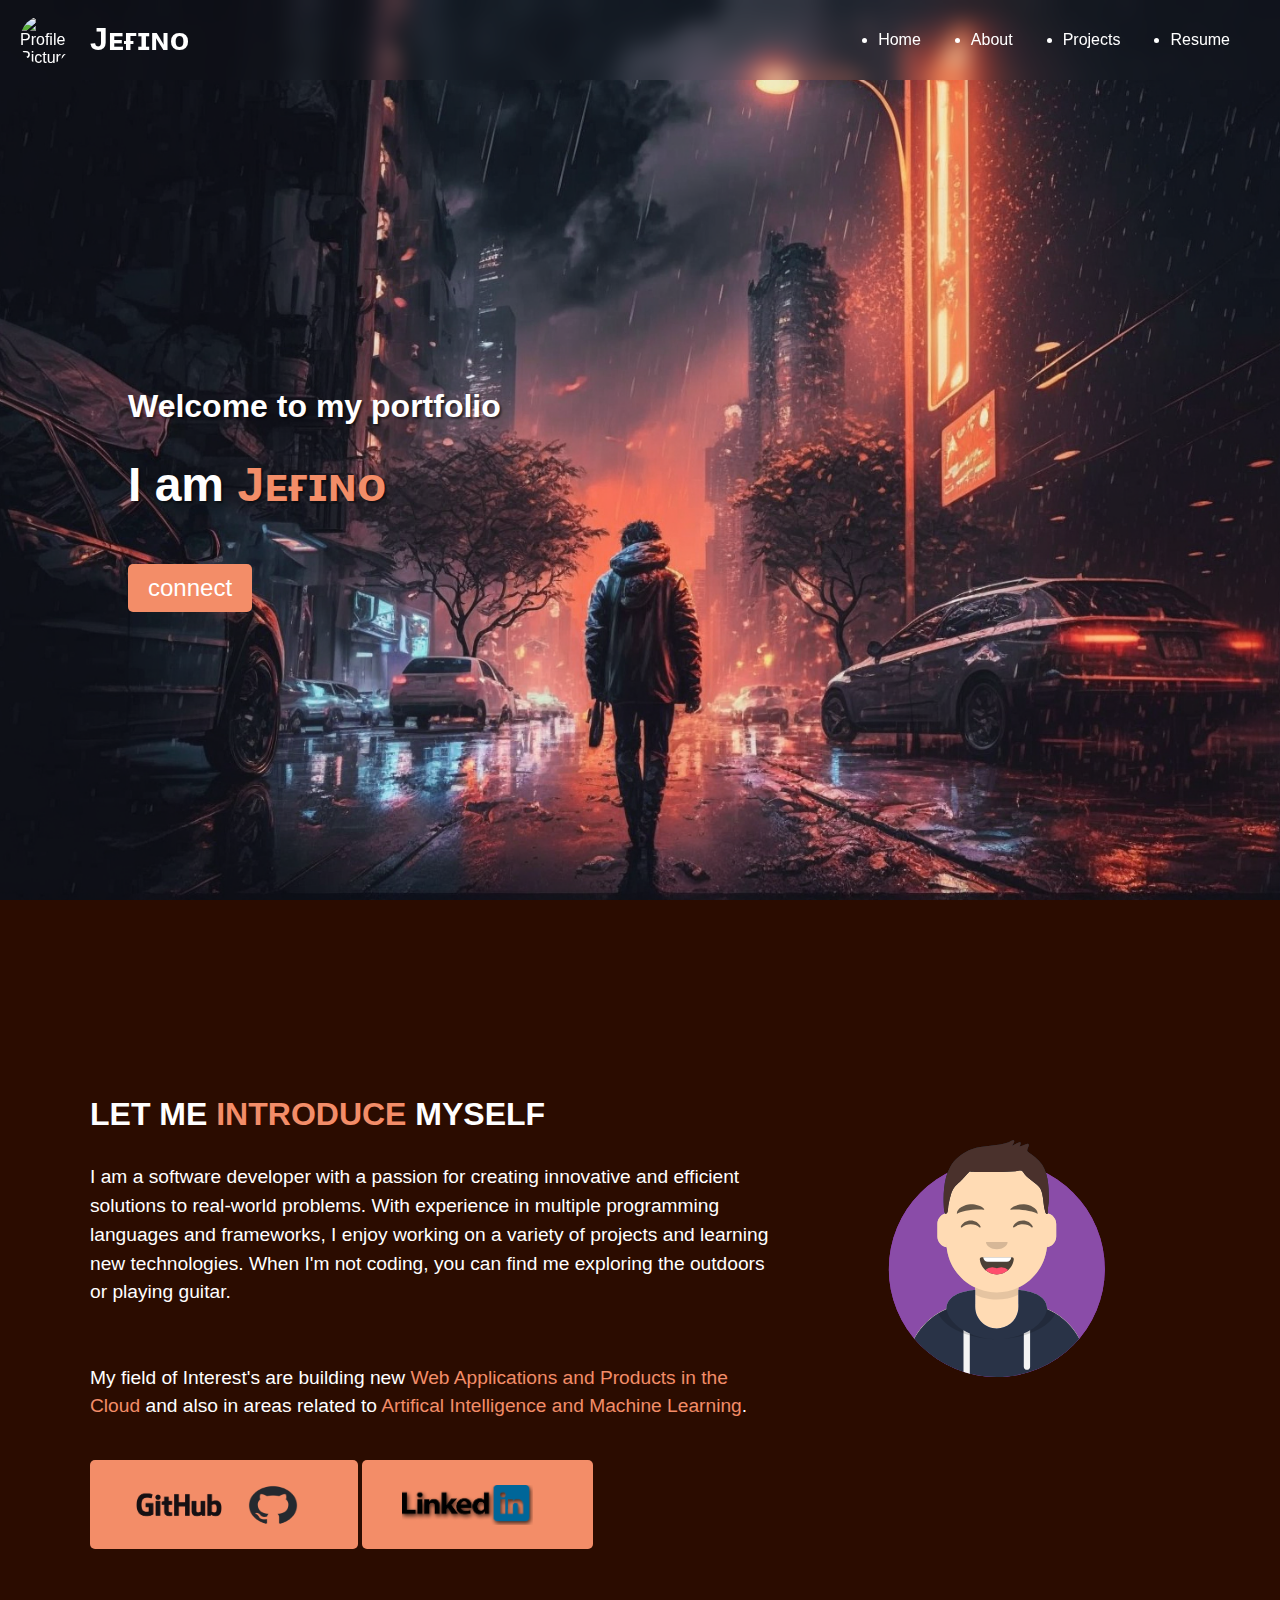
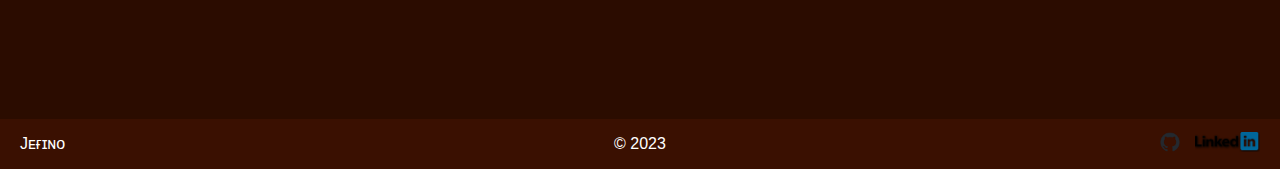
==== index.html @ 670aa690 "Merge remote-tracking branch 'origin/main'" ====
<!DOCTYPE html>
<html lang="en">

<head>
  <title>Jefino's Port                      folio</title>
  <meta charset="utf-8">
  <link rel="stylesheet" href="style.css">
  <meta name="viewport" content="width=device-width, initial-scale=1.0">
  <link rel="stylesheet" href="https://cdnjs.cloudflare.com/ajax/libs/animate.css/4.1.1/animate.min.css" />
</head>

<body>
  <div class="root">
    <div id="nav-container">
      <div id="profile">
        <img src="https://avatars.githubusercontent.com/u/89455522?s=96&v=4" alt="Profile Picture">
        <h1>Jᴇғɪɴᴏ</h1>
      </div>
      <ul id="nav-links">
        <li><a href="index.html">Home</a></li>
        <li><a href="about/index.html">About</a></li>
        <li><a href="project/project.html">Projects</a></li>
        <li><a href="#resume">Resume</a></li>
      </ul>
    </div>
  </div>
  <div id="home-container">
    <div id="welcome-text">
      <h2>Welcome to my portfolio</h2>
      <h1>I am <span style="color: #F38D68;">Jᴇғɪɴᴏ</span></h1>
      <div id="app"></div>
      <a href="mailto:jefinojacob9488@gmail.com"><button id="btn">connect</button></a>
    </div>
  </div>
  <div id="about-container">
    <div id="about-text">
      <h2>LET ME <span style="color: #F38D68;">INTRODUCE</span> MYSELF</h2>
      <p>I am a software developer with a passion for creating innovative and efficient solutions to real-world
        problems. With experience in multiple programming languages and frameworks, I enjoy working on a variety of
        projects and learning new technologies. When I'm not coding, you can find me exploring the outdoors or playing
        guitar.</p>
      <br>
      <p>My field of Interest's are building new <span style="color: #F38D68;">Web Applications and Products in the
          Cloud</span> and also in areas related to <span style="color: #F38D68;">Artifical Intelligence and Machine
          Learning</span>.</p>
      <button>
        <div id="contact-icons">
          <a href="https://github.com/jefino"><img src="/res/GitHub_Logo.png" alt="GitHub"><img id="git"
              src="res/github-mark.png"></a>
        </div>
      </button> <button>
        <div id="contact-icons"><a href="https://www.linkedin.com/in/jefino"><img src="res/linkedin.png"
              alt="LinkedIn"></a>
        </div>
      </button>
    </div>
    <div id="prof">
      <img src="/res/avatar.svg" alt="Profile Picture">
    </div>
  </div>
  <footer>
    <div id="footer-left">
      <p>Jᴇғɪɴᴏ</p>
    </div>
    <div id="footer-center">
      <p>&copy; 2023</p>
    </div>
    <div id="footer-right">
      <a href="https://github.com/YOUR_GITHUB_USERNAME"><img src="res/github-mark.png" style="height: 20px;"></a>
      <a href="https://www.linkedin.com/in/YOUR_LINKEDIN_PROFILE"><img src="res/linkedin.png"
          style="height: 20px;"></a>
    </div>
  </footer>
  <script src="https://unpkg.com/typewriter-effect@latest/dist/core.js"></script>
  <script src="script.js"></script>
</body>

</html>
---- style.css ----
body {
  margin: 0;
  padding: 0;
  font-family: 'Roboto', sans-serif;
}

#nav-container {
  position: fixed;
  top: 0;
  width: 100%;
  background-color: rgba(255, 255, 255, 0 );
  backdrop-filter: blur(10px);
  display: flex;
  justify-content: space-between;
  align-items: center;
  z-index: 999;
  color: white;
}

#nav-container.sticky {
  position: fixed;
  top: 0;
  background-color: rgba(0, 0, 0, 0.6);
  backdrop-filter: blur(10px);
}

#profile {
  display: flex;
  align-items: center;
  margin-left: 20px;
}

#profile img {
  width: 50px;
  height: 50px;
  border-radius: 50%;
  margin-right: 20px;
}

#nav-links {
  display: flex;
  justify-content: flex-end;
  align-items: center;
}

#nav-links li {
  margin-right: 50px;
}

#nav-links a {
  color: white;
  text-decoration: none;
  transition: color 0.2s ease-in-out;
}

#nav-links a:hover {
  color: #F38D68;
}

#home-container {
  height: 100vh;
  background-image: url(res/bg.png);
  background-position: center;
  background-size: cover;
  display: flex;
  justify-content: center;
  align-items: center;
}

#welcome-text {
  margin-top: 100px;
  text-align: left;
  width: 80%;
}

#welcome-text h1 {
  font-size: 3em;
  color: white;
  font-weight: bold;
  text-shadow: 2px 2px 2px rgba(0, 0, 0, 0.5);
}

#welcome-text h2 {
  font-size: 2em;
  color: white;
  font-weight: bold;
  text-shadow: 2px 2px 2px rgba(0, 0, 0, 0.5);
  margin-top: 0;
}

.typewriter {
  overflow: hidden;
  display: inline-block;
  animation: typing 2s steps(20, end), blink 0.5s step-end infinite;
  white-space: nowrap;
  font-size: 1.5em;
  margin-top: 20px;
}

@keyframes typing {
  from {
    width: 0;
  }

  to {
    width: 100%;
  }
}

@keyframes blink {

  from,
  to {
    border-color: transparent;
  }

  50% {
    border-color: white;
  }
}

button {
  background-color: #F38D68;
  color: white;
  padding: 10px 20px;
  border: none;
  border-radius: 5px;
  font-size: 1.5em;
  margin-top: 20px;
  cursor: pointer;
  transition: background-color 0.2s ease-in-out;
}

button:hover {
  background-color: #FF6347;
}

#app {
  color: black;
  font-size: 1.5em;
  margin-top: 20px;
}

.Typewriter__wrapper {
  overflow: hidden;
  border-right: .15em solid orange;
  white-space: nowrap;
  margin: 0 auto;
  color: #F38D68;
  letter-spacing: .15em;
  animation: typing 3.5s steps(40, end), blink-caret .75s step-end infinite;
}

#about-container {
  background-color: #2b0c00;
  background-size: cover;
  background-position: center;
  height: 91vh;
  display: flex;
  justify-content: space-between;
  align-items: center;
  color: #fff;
  padding: 0 20px;
  box-sizing: border-box;
  width: 100%;
  margin: 0 auto;
}

#prof {
  width: 30%;
  height: 50%;
  object-fit: cover;
  object-position: center;
  border-radius: 50%;
  margin-bottom: -70px;
}

#about-text {
  max-width: 680px;
  width: 80%;
  text-align: left;
  margin-left: 70px;
}

#about-text h2 {
  font-size: 2em;
  margin-bottom: 30px;
}

#about-text p {
  font-size: 1.2em;
  line-height: 1.5;
}

#contact-container {
  background-color: #F38D68;
  padding: 20px 0;
  display: flex;
  flex-direction: column;
  height: 5vh;
  align-items: center;
  color: #fff;
}

#contact-container h2 {
  color: black;

  font-size: 1.5em;
  margin-top: -20px;
  margin-bottom: -20px;
}

#contact-icons {
  display: flex;
  justify-content: center;
  align-items: center;
}

#contact-icons a {
  font-size: 2.5em;
  color: #fff;
  margin: 0 20px;
  transition: all 0.2s ease-in-out;
}

#contact-icons a:hover {
  transform: translateY(-5px);
}

#contact-icons img {
  height: 40px;
  margin-right: 20px;
}

#git {
  width: 50px;
  height: 50px;
  border-radius: 50%;
  margin-right: 20px;
}

/* width and height of the scrollbar track */
::-webkit-scrollbar {
  width: 5px;
  height: 5px;
  border-radius: 10px;
}

/* color of the scrollbar track */
::-webkit-scrollbar-track {
  background: black;
}

/* color of the scrollbar thumb */
::-webkit-scrollbar-thumb {
  background: #F38D68;
  border-radius: 10px;
}

/* color of the scrollbar thumb on hover */
::-webkit-scrollbar-thumb:hover {
  background: #D17054;
}

footer {
  background-color: #3a1001;
  color: #fff;
  display: flex;
  justify-content: space-between;
  align-items: center;
  height: 10px;
  padding: 20px;
}

#footer-left {
  text-align: left;
  flex-basis: 33%;
}

#footer-center {
  text-align: center;
  flex-basis: 33%;
}

#footer-right {
  text-align: right;
  flex-basis: 33%;
}

#footer-right a {
  color: #fff;
  margin-left: 10px;
  font-size: 1.5em;
}

#footer-right a:hover {
  transform: translateY(-3px);
}

.contain {
  display: flex;
  width: 100%;
}

.zapy,
.remoded {
  width: 50%;
}

.zapy img,
.remoded img {
  float: right;
  margin-left: 10px;
  max-width: 40%;
  height: auto;
}
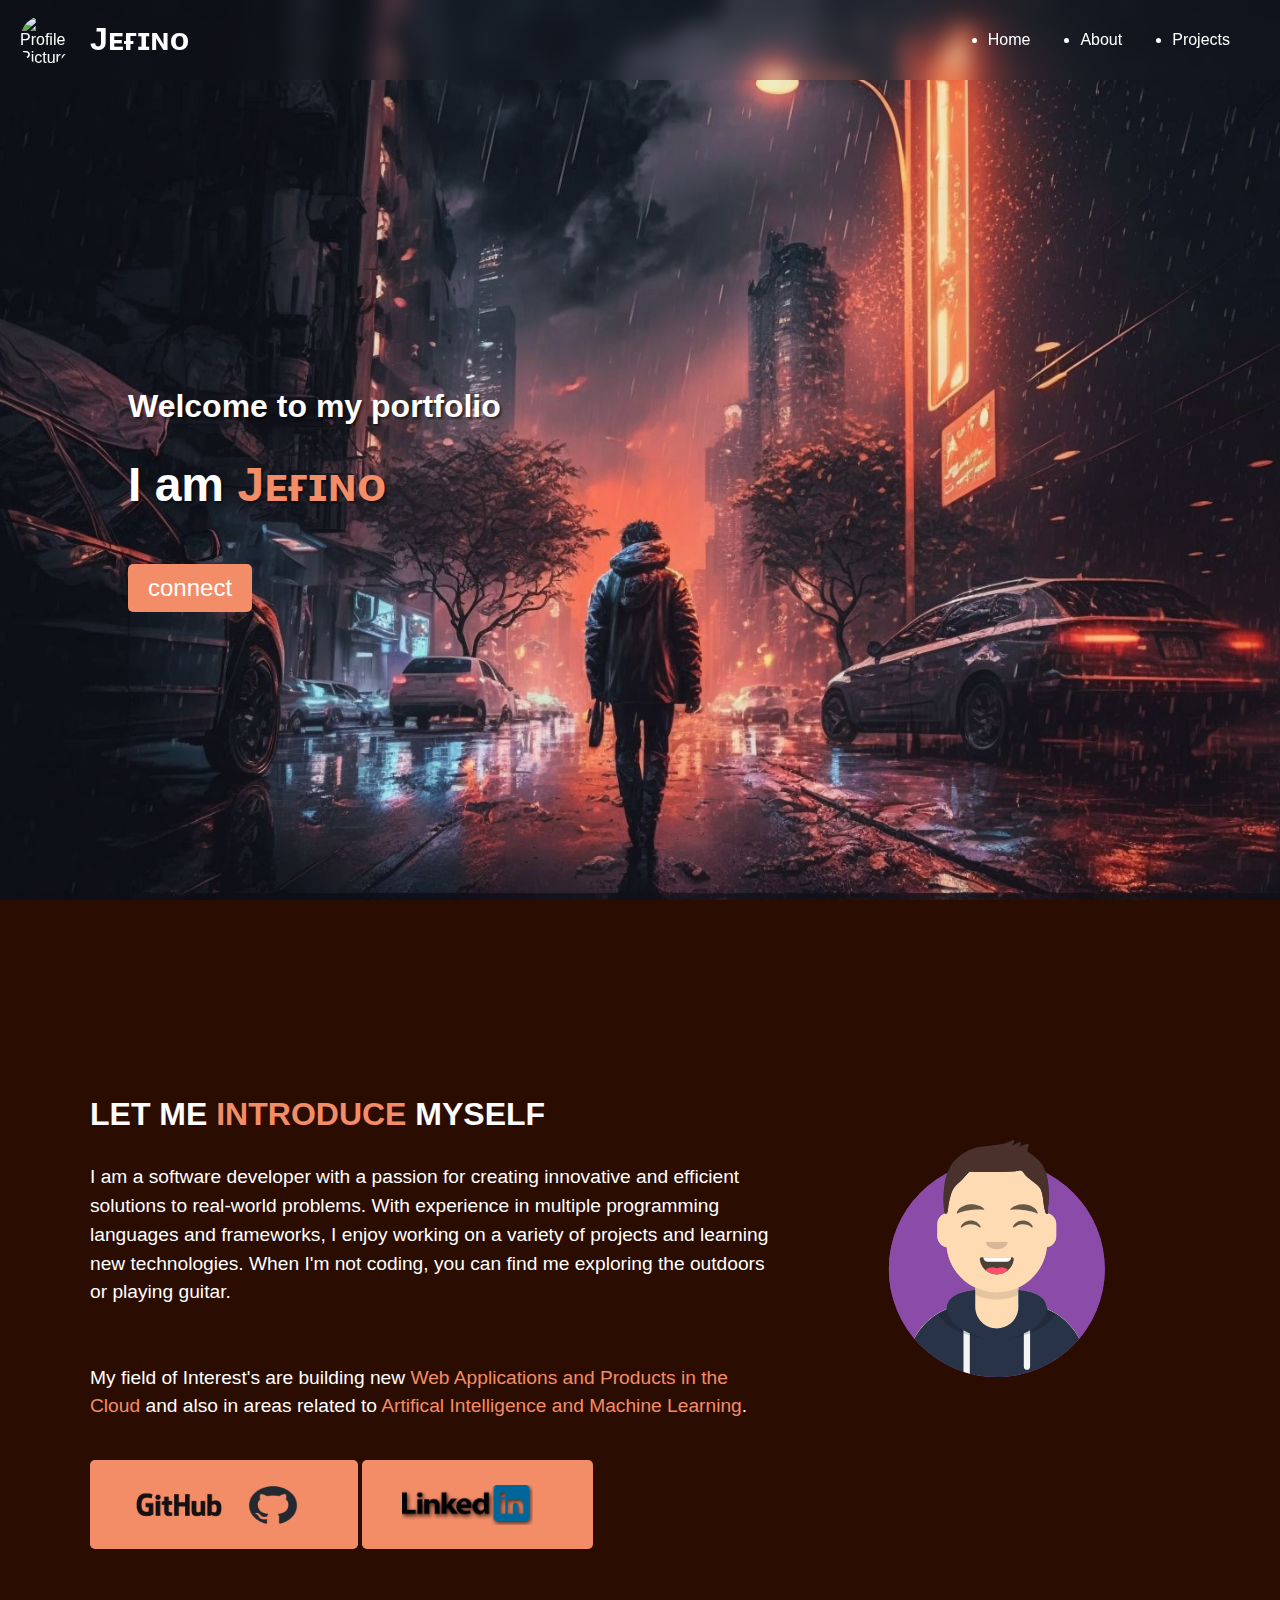
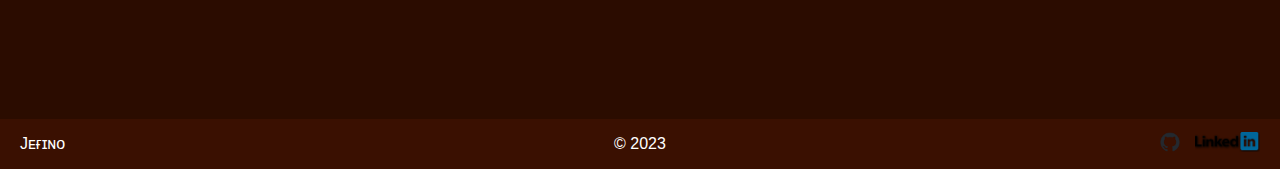
==== commit c1714fee: "Merge remote-tracking branch 'origin/main'" ====
--- a/index.html
+++ b/index.html
@@ -2,9 +2,10 @@
 <html lang="en">
 
 <head>
-  <title>Jefino's Port                      folio</title>
+  <title>Jefino's Portfolio</title>
   <meta charset="utf-8">
   <link rel="stylesheet" href="style.css">
+  <link rel="icon" href="res/favicon.png" type="image/x-icon">
   <meta name="viewport" content="width=device-width, initial-scale=1.0">
   <link rel="stylesheet" href="https://cdnjs.cloudflare.com/ajax/libs/animate.css/4.1.1/animate.min.css" />
 </head>
@@ -19,8 +20,7 @@
       <ul id="nav-links">
         <li><a href="index.html">Home</a></li>
         <li><a href="about/index.html">About</a></li>
-        <li><a href="project/project.html">Projects</a></li>
-        <li><a href="#resume">Resume</a></li>
+        <li><a href="project/index.html">Projects</a></li>
       </ul>
     </div>
   </div>
@@ -45,7 +45,7 @@
           Learning</span>.</p>
       <button>
         <div id="contact-icons">
-          <a href="https://github.com/jefino"><img src="/res/GitHub_Logo.png" alt="GitHub"><img id="git"
+          <a href="https://github.com/Jefino9488"><img src="res/GitHub_Logo.png" alt="GitHub"><img id="git"
               src="res/github-mark.png"></a>
         </div>
       </button> <button>
@@ -55,7 +55,7 @@
       </button>
     </div>
     <div id="prof">
-      <img src="/res/avatar.svg" alt="Profile Picture">
+      <img src="res/avatar.svg" alt="Profile Picture">
     </div>
   </div>
   <footer>
@@ -66,7 +66,7 @@
       <p>&copy; 2023</p>
     </div>
     <div id="footer-right">
-      <a href="https://github.com/YOUR_GITHUB_USERNAME"><img src="res/github-mark.png" style="height: 20px;"></a>
+      <a href="https://github.com/Jefino9488"><img src="res/github-mark.png" style="height: 20px;"></a>
       <a href="https://www.linkedin.com/in/YOUR_LINKEDIN_PROFILE"><img src="res/linkedin.png"
           style="height: 20px;"></a>
     </div>
